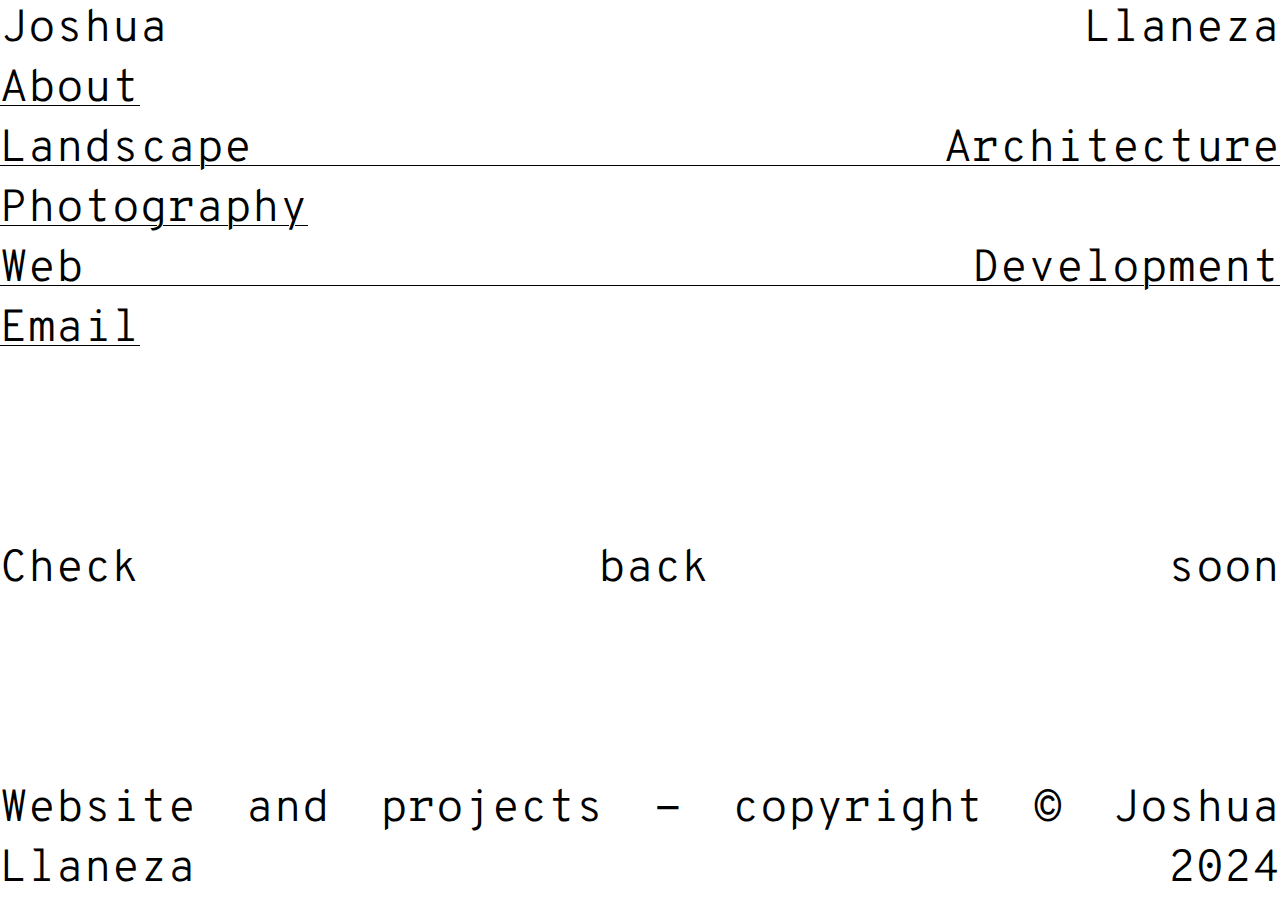
==== webdevelopment.html @ a971291f "updated website" ====
<!DOCTYPE html>
<html lang="en">
  <head>
    <meta charset="UTF-8" />
    <meta name="author" content="Joshua Llaneza" />
    <meta name="viewport" content="width=device-width, initial-scale=1.0" />
    <link rel="preconnect" href="https://fonts.googleapis.com" />
    <link rel="preconnect" href="https://fonts.gstatic.com" crossorigin />
    <link
      href="https://fonts.googleapis.com/css2?family=Overpass+Mono:wght@300..700&display=swap"
      rel="stylesheet"
    />

    <link rel="stylesheet" href="./styles.css" />

    <title>Joshua Llaneza / Landscape Architecture</title>
  </head>
  <body>
    <header>
      <div class="header-container">
        <!-- title inserted here -->
      </div>
      <nav aria-label="table of contents">
        <ul class="header-nav">
          <!-- navigation inserted here -->
        </ul>
      </nav>
    </header>
    <main>
      <section id="about">
        <div class="text-row">
          <p class="font-l">
            Check back soon
          </p>
        </div>
      </section>

        </div>
      </section>
    </main>
    <footer class="footer-container">
    </footer>
    <script src="script.js"></script>
  </body>
</html>
---- styles.css ----
* {
  box-sizing: border-box;
  margin: 0;
  padding: 0;
  font-size: 15px;
}

body {
  font-family: 'Overpass Mono', monospace;
  font-optical-sizing: auto;
  font-style: normal;
  font-variation-settings: 'slnt' 0;
  background-color: rgb(255, 255, 255);
  scroll-behavior: smooth;
  width: 100%;
  align-items: center;
  justify-content: center;
  overflow: auto;
  overflow-x: hidden;
  scrollbar-width: none;
  padding: 0;
  margin: 0;
  display: flex;
  flex-direction: column;
  justify-content: space-between;
  min-height: 100vh;
}

::-webkit-scrollbar {
  display: none;
}

html {
  -webkit-text-size-adjust: 100%;
  scroll-behavior: smooth;
}

p,
li {
  list-style: none;
  color: rgba(0, 0, 0, 0.8);
  font-weight: 300;
  line-height: 1.5rem;
}

ul {
  padding-bottom: 1rem;
}

a {
  color: rgb(0, 0, 0);
  text-decoration: underline;
  text-decoration-thickness: 1px;
  text-underline-offset: 4px;
  &:hover {
    color: rgba(0, 0, 0, 0.5);
  }
}

.font-l {
  font-family: 'Overpass Mono', monospace;
  font-weight: 300;
  font-size: 3em;
  line-height: 4rem;
  color: rgb(0, 0, 0);
}

.font-m {
  font-family: 'Inter', sans-serif;
  font-weight: 600;
  font-size: 1rem;
  color: rgb(0, 0, 0);
  padding: 1.5rem 0;
}

.font-s {
  font-family: 'Inter', sans-serif;
  font-weight: 600;
  font-size: 1rem;
  color: rgb(0, 0, 0);
  padding: 1rem 0 1rem;
}

.font-xs {
  font-family: 'Inter', sans-serif;
  font-size: 0.8rem;
  font-weight: 600;
  line-height: 1.25rem;
  color: rgba(0, 0, 0, 0.8);
}

.font-xxs {
  font-family: 'Inter', sans-serif;
  font-size: 0.75rem;
  font-weight: 300;
  color: rgba(0, 0, 0, 0.9);
}

header {
  /* position: fixed; */
  background-color: rgb(255, 255, 255);
  width: 100%;
}

header ul {
  padding-bottom: 0rem;
}

main {
  /* display: grid;
  grid-template-columns: 1fr 2.5fr;
  gap: 5rem;
  max-width: 2200px;
  padding: 10rem 5rem 6rem;
  margin: 0 auto; */
  padding: 4rem 0;
  width: 100%;
  /* min-height: 69vh; */
}

footer {
  /* display: flex;
  justify-content: space-between;
  align-items: center;
  width: 100%;
  max-width: 2200px;
  padding: 1rem 5rem;
  margin: 0 auto; */
  /* position: absolute; */
  width: 100%;
  /* bottom: 0; */
}

.text-row {
  justify-content: space-between;
  width: 100%;
  text-align: justify;
  text-align-last: justify;
  width: 100%;
}

/* .text-row::after {
  content: ' ';
  display: inline-block;
  width: 100%;
  height: 0;
} */

.header-nav {
  display: flex;
  flex-direction: column;
}

#skills {
  grid-column: 1 / span 1;
  grid-row: 1 / span 2;
  min-width: 16rem;
}

#about {
  /* grid-column: 2 / span 1;
  display: grid;
  grid-template-columns: 1.75fr 1fr; */
}

.about-wrapper {
  grid-column: 1 / span 1;
}

#projects {
  grid-column: 2 / span 1;
  scroll-margin-top: 8rem;
}

.project-wrapper {
  display: grid;
  grid-template-columns: 2fr 1fr;
  row-gap: 4rem;
  column-gap: 6rem;
  padding-bottom: 10rem;
}

.heading-container {
  display: flex;
  height: 100%;
  align-items: flex-end;
}

.project-img {
  grid-column: 1 / span 2;
  width: 100%;
  aspect-ratio: 1.6 / 1;
  object-fit: cover;
  border-radius: 2rem;
  border: 1px solid rgba(0, 0, 0, 0.1);
}

.about-container {
  grid-column: 1 / span 1;
}

.about-wrapper {
  display: flex;
  flex-direction: column;
  gap: 1rem;
}

.details-container {
  grid-column: 1 / span 1;
  display: grid;
  grid-template-columns: 1fr 2fr;
  gap: 2rem;
}

.project-aside {
  grid-column: 2 / span 1;
  grid-row: 3 / span 2;
}

.technical-ul {
  display: flex;
  flex-direction: row;
  flex-wrap: wrap;
  gap: 0.25rem;
}

.technical-ul li {
  border: 1px solid rgba(0, 0, 0, 0.2);
  border-radius: 0.3rem;
  width: fit-content;
  padding: 0.25rem;
}
/*

@media (max-width: 1600px) {
  .about-wrapper {
    grid-column: 1 / span 2;
  }

  .header-container {
    padding: 0 2rem;
  }

  main {
    grid-template-columns: 1fr 3fr;
    gap: 3rem;
    padding: 10rem 2rem 6rem;
  }

  footer {
    padding: 1rem 2rem;
  }
}

@media (max-width: 1000px) {
  * {
    font-size: 13px;
  }

  main {
    grid-template-columns: 1fr 4fr;
    gap: 4rem;
    padding: 8rem 2rem 6rem;
  }

  .font-l {
    font-weight: 600;
    font-size: 2.25em;
    line-height: 2.25rem;
  }

  .font-m {
    padding: 1rem 0;
  }

  .header-container {
    padding: 0 0rem;
  }

  .about-container {
    grid-column: 1 / span 2;
    grid-row: 3 / span 1;
  }

  .details-container {
    grid-column: 1 / span 2;
    grid-row: 4 / span 1;
  }

  .project-aside {
    grid-column: 1 / span 2;
    grid-row: 5 / span 1;
    display: grid;
    grid-template-columns: 1fr 2fr;
    gap: 2rem;
  }
  .links-container,
  .client-container {
    min-width: 10rem;
  }
}

@media (max-width: 700px) {
  .font-l {
    font-weight: 600;
    font-size: 2em;
    line-height: 2rem;
  }

  .header-container {
    display: flex;
    flex-direction: column;
    justify-content: flex-start;
    align-items: flex-start;
    width: 100%;
    padding: 0 2rem 1rem;
  }

  .header-nav {
    gap: 0.5rem;
  }

  #about {
    grid-column: 1 / span 2;
    grid-row: 1 / span 1;
  }

  #skills {
    grid-column: 1 / span 2;
    grid-row: 2 / span 1;
    display: grid;
    grid-template-columns: 1fr 1fr;
    gap: 2rem;
  }

  #projects {
    grid-column: 1 / span 2;
    grid-row: 3 / span 1;
  }

  .project-wrapper {
    display: grid;
    grid-template-columns: 1.75fr 1fr;
    gap: 2rem;
    row-gap: 2rem;
    padding-bottom: 8rem;
    align-items: center;
  }
}
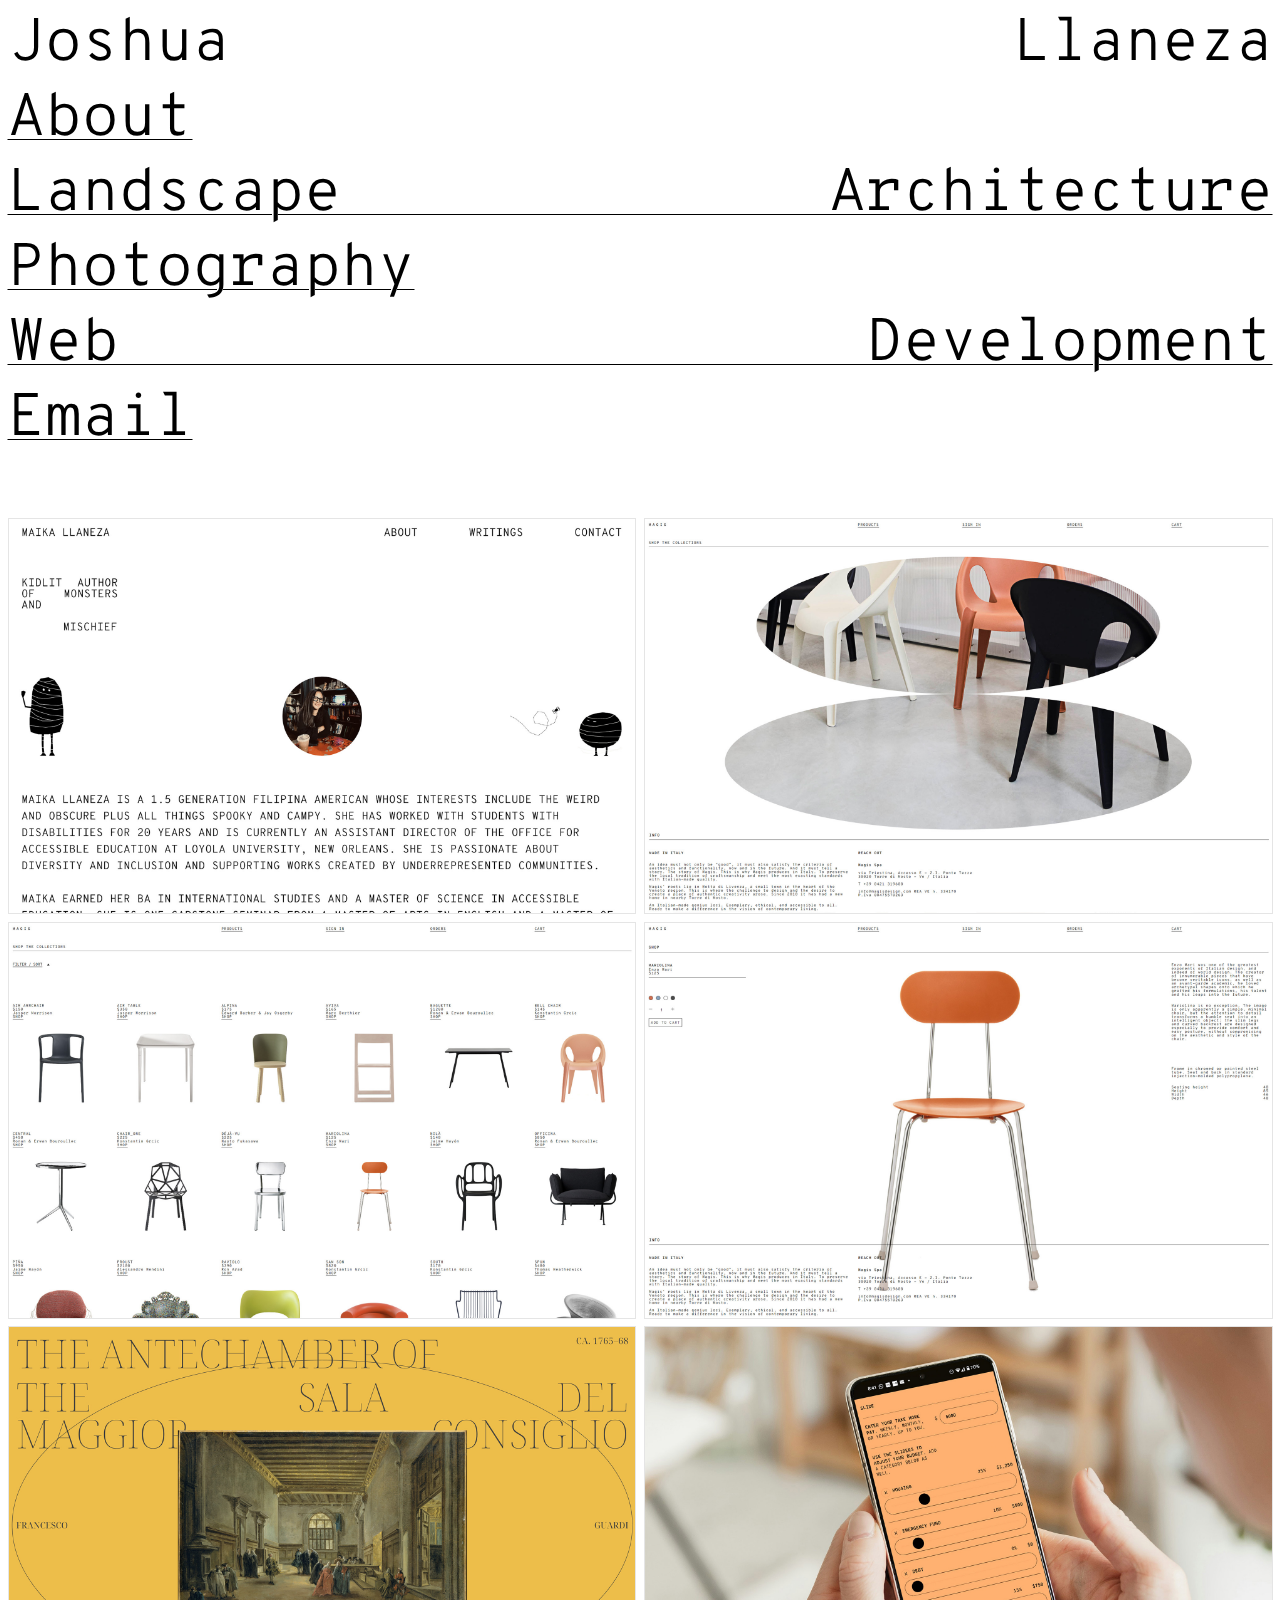
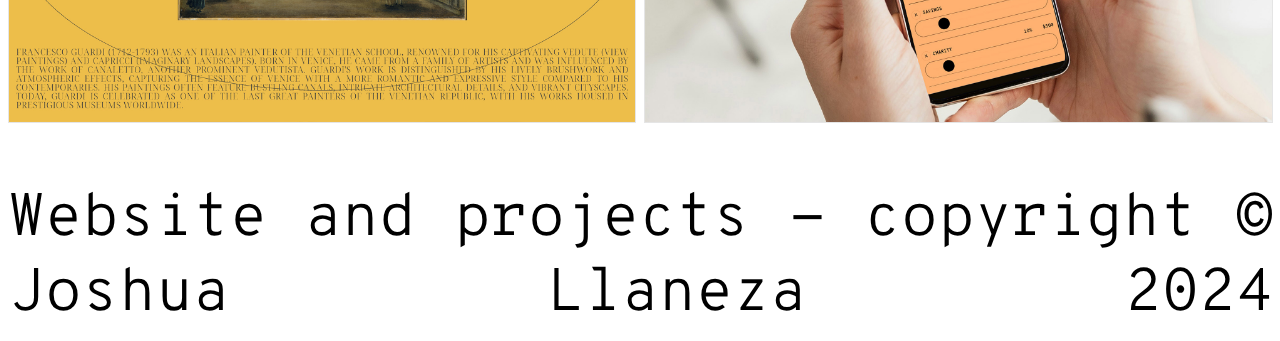
==== commit 6174b9ed: "added web dev content, adjusted layout" ====
--- a/webdevelopment.html
+++ b/webdevelopment.html
@@ -27,11 +27,9 @@
       </nav>
     </header>
     <main>
-      <section id="about">
-        <div class="text-row">
-          <p class="font-l">
-            Check back soon
-          </p>
+      <section id="webdevelopment">
+        <div class="projects-container">
+          <!-- projects inserted here -->
         </div>
       </section>
 
--- a/styles.css
+++ b/styles.css
@@ -18,7 +18,7 @@
   overflow: auto;
   overflow-x: hidden;
   scrollbar-width: none;
-  padding: 0;
+  padding: 0.5rem;
   margin: 0;
   display: flex;
   flex-direction: column;
@@ -60,40 +60,9 @@
 .font-l {
   font-family: 'Overpass Mono', monospace;
   font-weight: 300;
-  font-size: 3em;
-  line-height: 4rem;
+  font-size: 4em;
+  line-height: 5rem;
   color: rgb(0, 0, 0);
-}
-
-.font-m {
-  font-family: 'Inter', sans-serif;
-  font-weight: 600;
-  font-size: 1rem;
-  color: rgb(0, 0, 0);
-  padding: 1.5rem 0;
-}
-
-.font-s {
-  font-family: 'Inter', sans-serif;
-  font-weight: 600;
-  font-size: 1rem;
-  color: rgb(0, 0, 0);
-  padding: 1rem 0 1rem;
-}
-
-.font-xs {
-  font-family: 'Inter', sans-serif;
-  font-size: 0.8rem;
-  font-weight: 600;
-  line-height: 1.25rem;
-  color: rgba(0, 0, 0, 0.8);
-}
-
-.font-xxs {
-  font-family: 'Inter', sans-serif;
-  font-size: 0.75rem;
-  font-weight: 300;
-  color: rgba(0, 0, 0, 0.9);
 }
 
 header {
@@ -107,28 +76,12 @@
 }
 
 main {
-  /* display: grid;
-  grid-template-columns: 1fr 2.5fr;
-  gap: 5rem;
-  max-width: 2200px;
-  padding: 10rem 5rem 6rem;
-  margin: 0 auto; */
   padding: 4rem 0;
   width: 100%;
-  /* min-height: 69vh; */
 }
 
 footer {
-  /* display: flex;
-  justify-content: space-between;
-  align-items: center;
   width: 100%;
-  max-width: 2200px;
-  padding: 1rem 5rem;
-  margin: 0 auto; */
-  /* position: absolute; */
-  width: 100%;
-  /* bottom: 0; */
 }
 
 .text-row {
@@ -139,64 +92,22 @@
   width: 100%;
 }
 
-/* .text-row::after {
-  content: ' ';
-  display: inline-block;
-  width: 100%;
-  height: 0;
-} */
-
 .header-nav {
   display: flex;
   flex-direction: column;
 }
 
-#skills {
-  grid-column: 1 / span 1;
-  grid-row: 1 / span 2;
-  min-width: 16rem;
-}
-
-#about {
-  /* grid-column: 2 / span 1;
+.projects-container {
   display: grid;
-  grid-template-columns: 1.75fr 1fr; */
-}
-
-.about-wrapper {
-  grid-column: 1 / span 1;
-}
-
-#projects {
-  grid-column: 2 / span 1;
-  scroll-margin-top: 8rem;
-}
-
-.project-wrapper {
-  display: grid;
-  grid-template-columns: 2fr 1fr;
-  row-gap: 4rem;
-  column-gap: 6rem;
-  padding-bottom: 10rem;
-}
-
-.heading-container {
-  display: flex;
-  height: 100%;
-  align-items: flex-end;
+  grid-template-columns: repeat(2, 1fr);
+  gap: 0.5rem;
 }
 
 .project-img {
-  grid-column: 1 / span 2;
   width: 100%;
-  aspect-ratio: 1.6 / 1;
-  object-fit: cover;
-  border-radius: 2rem;
+  object-fit: contain;
+  border-radius: 0;
   border: 1px solid rgba(0, 0, 0, 0.1);
-}
-
-.about-container {
-  grid-column: 1 / span 1;
 }
 
 .about-wrapper {
@@ -205,145 +116,24 @@
   gap: 1rem;
 }
 
-.details-container {
-  grid-column: 1 / span 1;
-  display: grid;
-  grid-template-columns: 1fr 2fr;
-  gap: 2rem;
-}
-
-.project-aside {
-  grid-column: 2 / span 1;
-  grid-row: 3 / span 2;
-}
-
-.technical-ul {
-  display: flex;
-  flex-direction: row;
-  flex-wrap: wrap;
-  gap: 0.25rem;
-}
-
-.technical-ul li {
-  border: 1px solid rgba(0, 0, 0, 0.2);
-  border-radius: 0.3rem;
-  width: fit-content;
-  padding: 0.25rem;
-}
-/*
-
-@media (max-width: 1600px) {
-  .about-wrapper {
-    grid-column: 1 / span 2;
-  }
-
-  .header-container {
-    padding: 0 2rem;
-  }
-
-  main {
-    grid-template-columns: 1fr 3fr;
-    gap: 3rem;
-    padding: 10rem 2rem 6rem;
-  }
-
-  footer {
-    padding: 1rem 2rem;
+@media (max-width: 900px) {
+  .font-l {
+    font-size: 3em;
+    line-height: 4rem;
   }
 }
-
-@media (max-width: 1000px) {
-  * {
-    font-size: 13px;
-  }
-
-  main {
-    grid-template-columns: 1fr 4fr;
-    gap: 4rem;
-    padding: 8rem 2rem 6rem;
-  }
-
+@media (max-width: 650px) {
   .font-l {
-    font-weight: 600;
-    font-size: 2.25em;
-    line-height: 2.25rem;
-  }
-
-  .font-m {
-    padding: 1rem 0;
-  }
-
-  .header-container {
-    padding: 0 0rem;
-  }
-
-  .about-container {
-    grid-column: 1 / span 2;
-    grid-row: 3 / span 1;
-  }
-
-  .details-container {
-    grid-column: 1 / span 2;
-    grid-row: 4 / span 1;
-  }
-
-  .project-aside {
-    grid-column: 1 / span 2;
-    grid-row: 5 / span 1;
-    display: grid;
-    grid-template-columns: 1fr 2fr;
-    gap: 2rem;
-  }
-  .links-container,
-  .client-container {
-    min-width: 10rem;
-  }
-}
-
-@media (max-width: 700px) {
-  .font-l {
-    font-weight: 600;
     font-size: 2em;
     line-height: 2rem;
   }
-
-  .header-container {
-    display: flex;
-    flex-direction: column;
-    justify-content: flex-start;
-    align-items: flex-start;
-    width: 100%;
-    padding: 0 2rem 1rem;
-  }
-
-  .header-nav {
-    gap: 0.5rem;
-  }
-
-  #about {
-    grid-column: 1 / span 2;
-    grid-row: 1 / span 1;
-  }
-
-  #skills {
-    grid-column: 1 / span 2;
-    grid-row: 2 / span 1;
-    display: grid;
-    grid-template-columns: 1fr 1fr;
-    gap: 2rem;
-  }
-
-  #projects {
-    grid-column: 1 / span 2;
-    grid-row: 3 / span 1;
-  }
-
-  .project-wrapper {
-    display: grid;
-    grid-template-columns: 1.75fr 1fr;
-    gap: 2rem;
-    row-gap: 2rem;
-    padding-bottom: 8rem;
-    align-items: center;
+  .projects-container {
+    grid-template-columns: repeat(1, 1fr);
   }
 }
+@media (max-width: 412px) {
+  .font-l {
+    font-size: 1.5em;
+    line-height: 1.5rem;
+  }
+}
